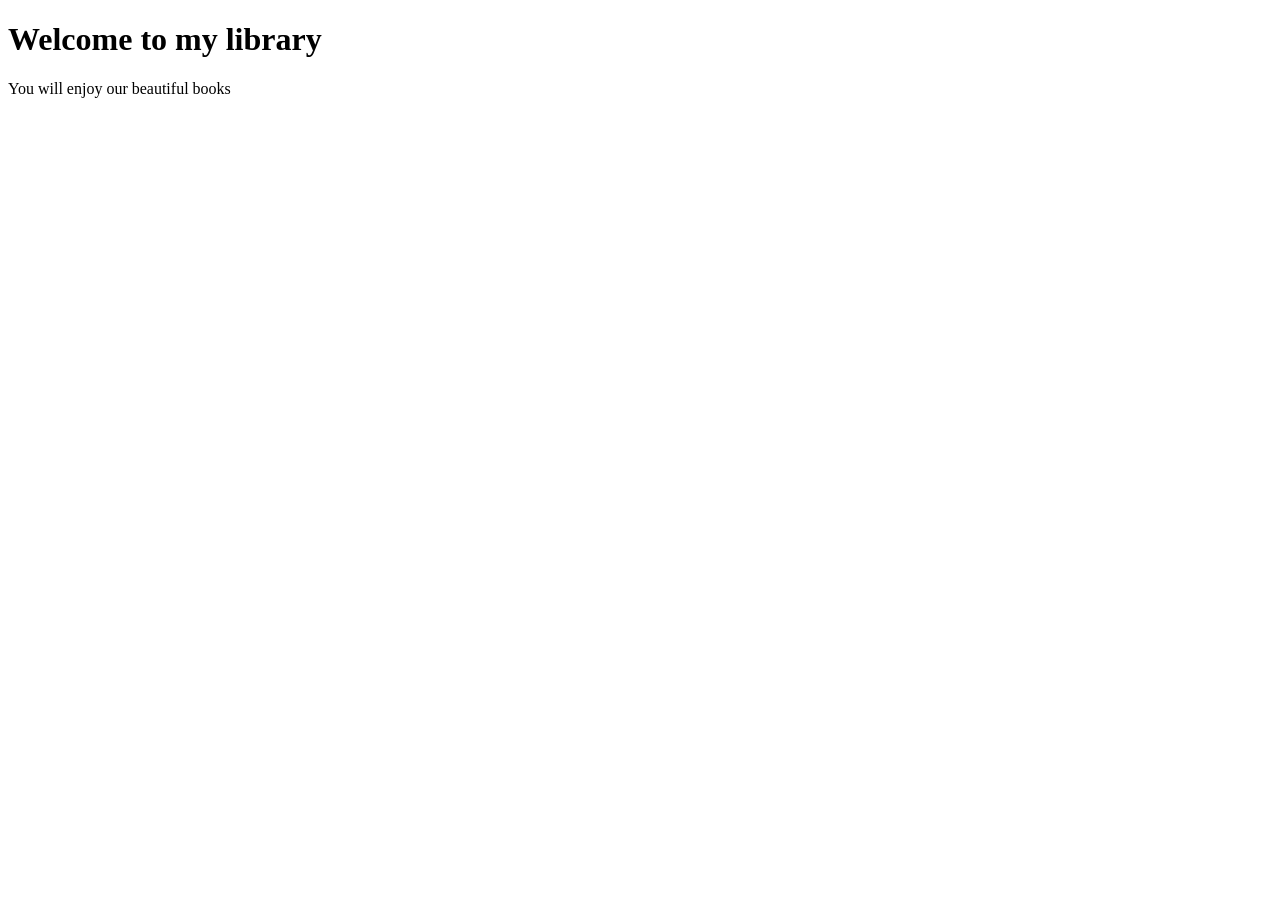
==== index.html @ 3001b323 "set-up of library project" ====
<!DOCTYPE html>
<html lang="en">
<head>
    <meta charset="UTF-8">
   <meta name="viewport" content="width=device-width, initial-scale=1" />
    <title>MY LIBRARY</title>
    <link rel="stylesheet" href="style.css">
</head>
<body>
<h1>Welcome to my library</h1>
<p>You will enjoy our beautiful books </p>
<script src="script.js"></script>
</body>
</html>
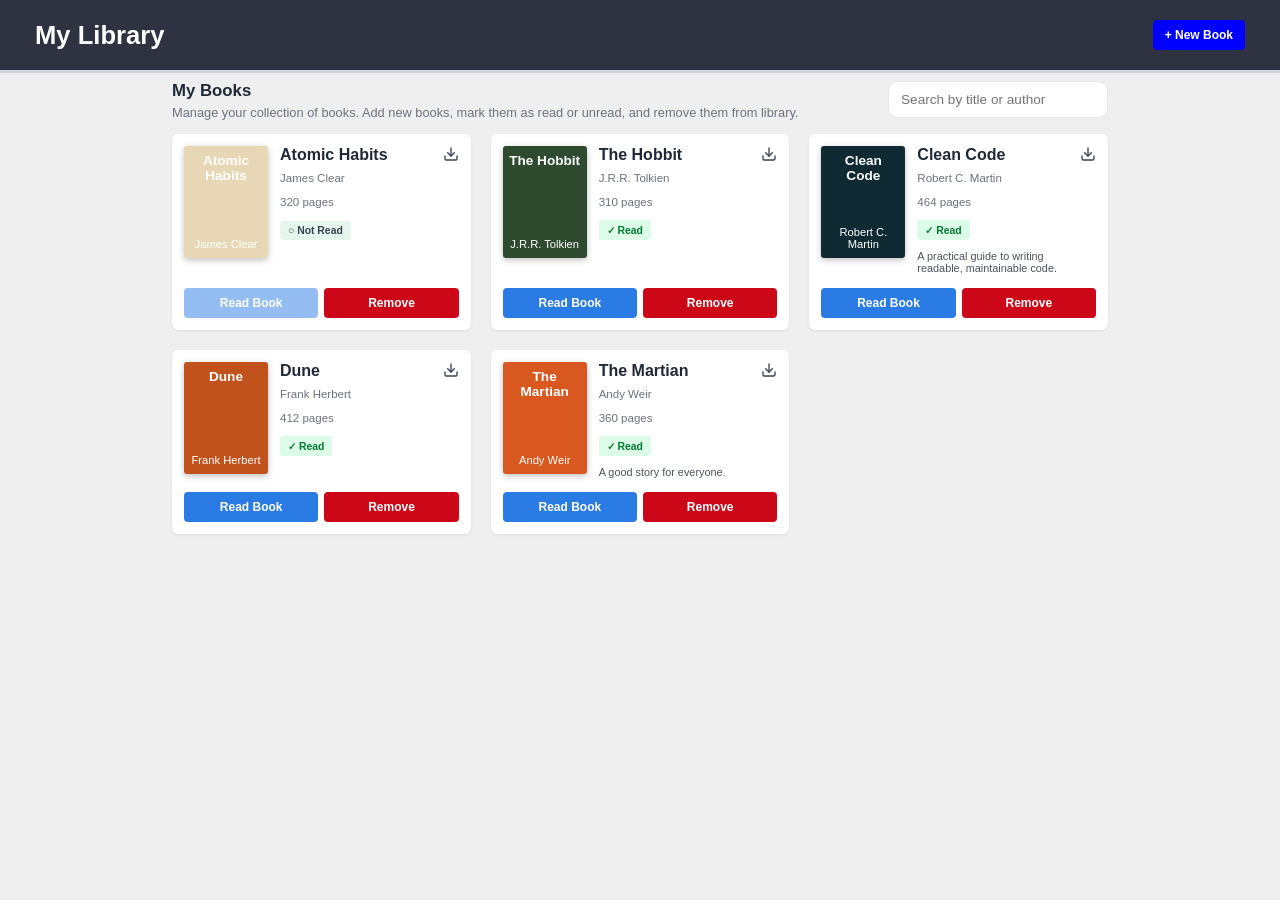
==== commit 1771d868: "Adding javascript functionality" ====
--- a/index.html
+++ b/index.html
@@ -7,8 +7,51 @@
     <link rel="stylesheet" href="style.css">
 </head>
 <body>
-<h1>Welcome to my library</h1>
-<p>You will enjoy our beautiful books </p>
+<header class="topbar"> 
+    <h1>My Library</h1>
+    <button id="newBookBtn" class="btn btn-new">+ New Book</button>
+</header>
+<main class="container">
+<section class="intro">
+    <div>
+        <h2>My Books</h2>
+        <p>Manage your collection of books. Add new books, mark them as read or unread, and remove them from library.</p>
+    </div>
+    <input type="search" id="search" placeholder="Search by title or author" aria-label="Search books">
+</section>
+<section id="bookGrid" class="grid"></section>
+<p id="emptyMsg0" class="empty" hidden>No books found. Add one with “+ New Book”.</p>
+</main>
+<dialog id="bookDialog">
+    <form id="bookForm" method="dialog">
+        <h3>Add a new book</h3>
+        <label for="">Title
+            <input name="title" required>
+        </label>
+         <label>Author
+        <input name="author" required />
+      </label>
+      <label>Pages
+        <input name="pages" type="number" min="1" required />
+      </label>
+      <label>Cover image URL (optional)
+        <input name="cover" type="url" placeholder="https://..." />
+      </label>
+      <label>Book file URL (optional, used by Read / Download)
+        <input name="file" type="url" placeholder="https://.../book.pdf" />
+      </label>
+      <label>Description (optional)
+        <textarea name="description" rows="2"></textarea>
+      </label>
+      <label class="checkbox">
+        <input name="read" type="checkbox" /> I have read this book
+      </label>
+            <div class="dialog-actions">
+      <button type="button" id="cancelBtn" class="btn btn-ghost">Cancel</button>
+      <button type="submit" class="btn btn-read">Add Book</button>
+    </div>
+    </form>
+</dialog>
 <script src="script.js"></script>
 </body>
 </html>
--- a/style.css
+++ b/style.css
@@ -0,0 +1,302 @@
+* {
+  box-sizing: border-box;
+  margin: 0;
+  padding: 0;
+}
+
+body {
+  font-family: Arial, Helvetica, sans-serif;
+  background: #efefef;
+  color: #1f2937;
+}
+
+/* ---------- Top bar ---------- */
+.topbar {
+  display: flex;
+  justify-content: space-between;
+  align-items: center;
+  background: #2f3241;
+  color: #fff;
+  padding:  35px;
+  height: 52px;
+  border-bottom: 3px solid #d1d5db;
+}
+
+.topbar h1 {
+  font-size: 1.6rem;
+}
+
+/* ---------- Layout ---------- */
+.container {
+  max-width: 1000px;
+  margin: 0 auto;
+  padding: 8px 32px 32px;
+}
+
+.intro {
+  display: flex;
+  justify-content: space-between;
+  align-items: flex-start;
+  gap: 16px;
+  margin-bottom: 14px;
+}
+
+.intro h2 {
+  font-size: 1.05rem;
+}
+
+.intro p {
+  color: #6b7280;
+  font-size: 0.8rem;
+  margin-top: 4px;
+}
+
+#search {
+  width: 220px;
+  flex-shrink: 0;
+  padding: 10px 12px;
+  border: 1px solid #e5e7eb;
+  border-radius: 10px;
+  font-size: 0.85rem;
+  background: #fff;
+  transition: border-color 0.2s, box-shadow 0.2s;
+}
+
+#search:focus {
+  outline: none;
+  border-color: #2563eb;
+  box-shadow: 0 0 0 3px rgba(37, 99, 235, 0.2);
+}
+.grid {
+  display: grid;
+  grid-template-columns: repeat(3, 1fr);
+  gap: 20px;
+}
+
+.empty {
+  text-align: center;
+  color: #6b7280;
+  margin-top: 40px;
+}
+
+.card {
+  background: #fff;
+  border-radius: 6px;
+  padding: 12px;
+  box-shadow: 0 1px 3px rgba(0, 0, 0, 0.08);
+  display: flex;
+  flex-direction: column;
+  gap: 14px;
+}
+
+.card-top {
+  display: flex;
+  gap: 12px;
+  position: relative;
+  flex: 1;
+}
+
+.cover {
+  width: 84px;
+  height: 112px;
+  flex-shrink: 0;
+  border-radius: 3px;
+  object-fit: cover;
+  box-shadow: 0 2px 6px rgba(0, 0, 0, 0.25);
+}
+
+
+.cover.placeholder {
+  display: flex;
+  flex-direction: column;
+  justify-content: space-between;
+  padding: 8px 6px;
+  color: #fff;
+  text-align: center;
+  font-size: 0.7rem;
+}
+
+.cover.placeholder strong {
+  font-size: 0.85rem;
+  line-height: 1.1;
+}
+
+.info {
+  flex: 1;
+  min-width: 0;
+  padding-right: 18px;
+}
+
+.info h3 {
+  font-size: 1rem;
+  margin-bottom: 8px;
+}
+
+.author,
+.pages {
+  color: #6b7280;
+  font-size: 0.72rem;
+  margin-bottom: 12px;
+}
+
+.desc {
+  font-size: 0.68rem;
+  color: #4b5563;
+  margin-top: 10px;
+}
+
+.download {
+  position: absolute;
+  top: 0;
+  right: 0;
+  background: none;
+  border: none;
+  cursor: pointer;
+  color: #374151;
+}
+
+/* Read / Not read badge (click to toggle) */
+.badge {
+  border: none;
+  border-radius: 3px;
+  padding: 4px 8px;
+  font-size: 0.65rem;
+  font-weight: bold;
+  cursor: pointer;
+  background: #dcfce7;
+  color: #037a31;
+}
+
+.badge.unread {
+  background: #e5f6ec;
+  color: #374151;
+}
+
+/* ---------- Buttons ---------- */
+.card-actions {
+  display: grid;
+  grid-template-columns: 1fr 1fr;
+  gap: 6px;
+}
+
+.btn {
+  border: none;
+  border-radius: 4px;
+  padding: 8px 12px;
+  color: #fff;
+  font-family: Arial, sans-serif;
+  font-weight: bold;
+  font-size: 0.75rem;
+  cursor: pointer;
+}
+
+.btn:hover {
+  filter: brightness(1.08);
+}
+
+.btn:focus-visible,
+.badge:focus-visible,
+.download:focus-visible {
+  outline: 2px solid #2563eb;
+  outline-offset: 2px;
+}
+
+.btn-new {
+  background: #0000ff;
+}
+
+.btn-read {
+  background: #2b7be4;
+}
+
+.btn-read.faded {
+  background: #93bdf3;
+}
+
+.btn-remove {
+  background: #cc0818;
+}
+
+.btn-ghost {
+  background: #e5e7eb;
+  color: #1f2937;
+}
+
+/* ---------- Dialog ---------- */
+dialog {
+  border: none;
+  border-radius: 8px;
+  padding: 24px;
+  width: min(420px, 92vw);
+  margin: auto;
+}
+
+dialog::backdrop {
+  background: rgba(0, 0, 0, 0.45);
+}
+
+dialog h3 {
+  margin-bottom: 14px;
+}
+
+dialog label {
+  display: flex;
+  flex-direction: column;
+  gap: 4px;
+  font-size: 0.8rem;
+  margin-bottom: 10px;
+}
+
+dialog input,
+dialog textarea {
+  padding: 7px 10px;
+  border: 1px solid #d1d5db;
+  border-radius: 4px;
+  font: inherit;
+}
+
+dialog .checkbox {
+  flex-direction: row;
+  align-items: center;
+}
+
+.dialog-actions {
+  display: flex;
+  justify-content: flex-end;
+  gap: 8px;
+  margin-top: 8px;
+}
+
+/* ---------- Tablet ---------- */
+@media (max-width: 900px) {
+  .grid {
+    grid-template-columns: repeat(2, 1fr);
+  }
+}
+
+/* ---------- Phone ---------- */
+@media (max-width: 600px) {
+  .topbar,
+  .container {
+    padding-left: 16px;
+    padding-right: 16px;
+  }
+
+  .topbar h1 {
+    font-size: 1.25rem;
+  }
+
+  .intro {
+    flex-direction: column;
+    align-items: stretch;
+  }
+
+  #search {
+    width: 100%;
+  }
+
+  .grid {
+    grid-template-columns: 1fr;
+    gap: 14px;
+  }
+}
